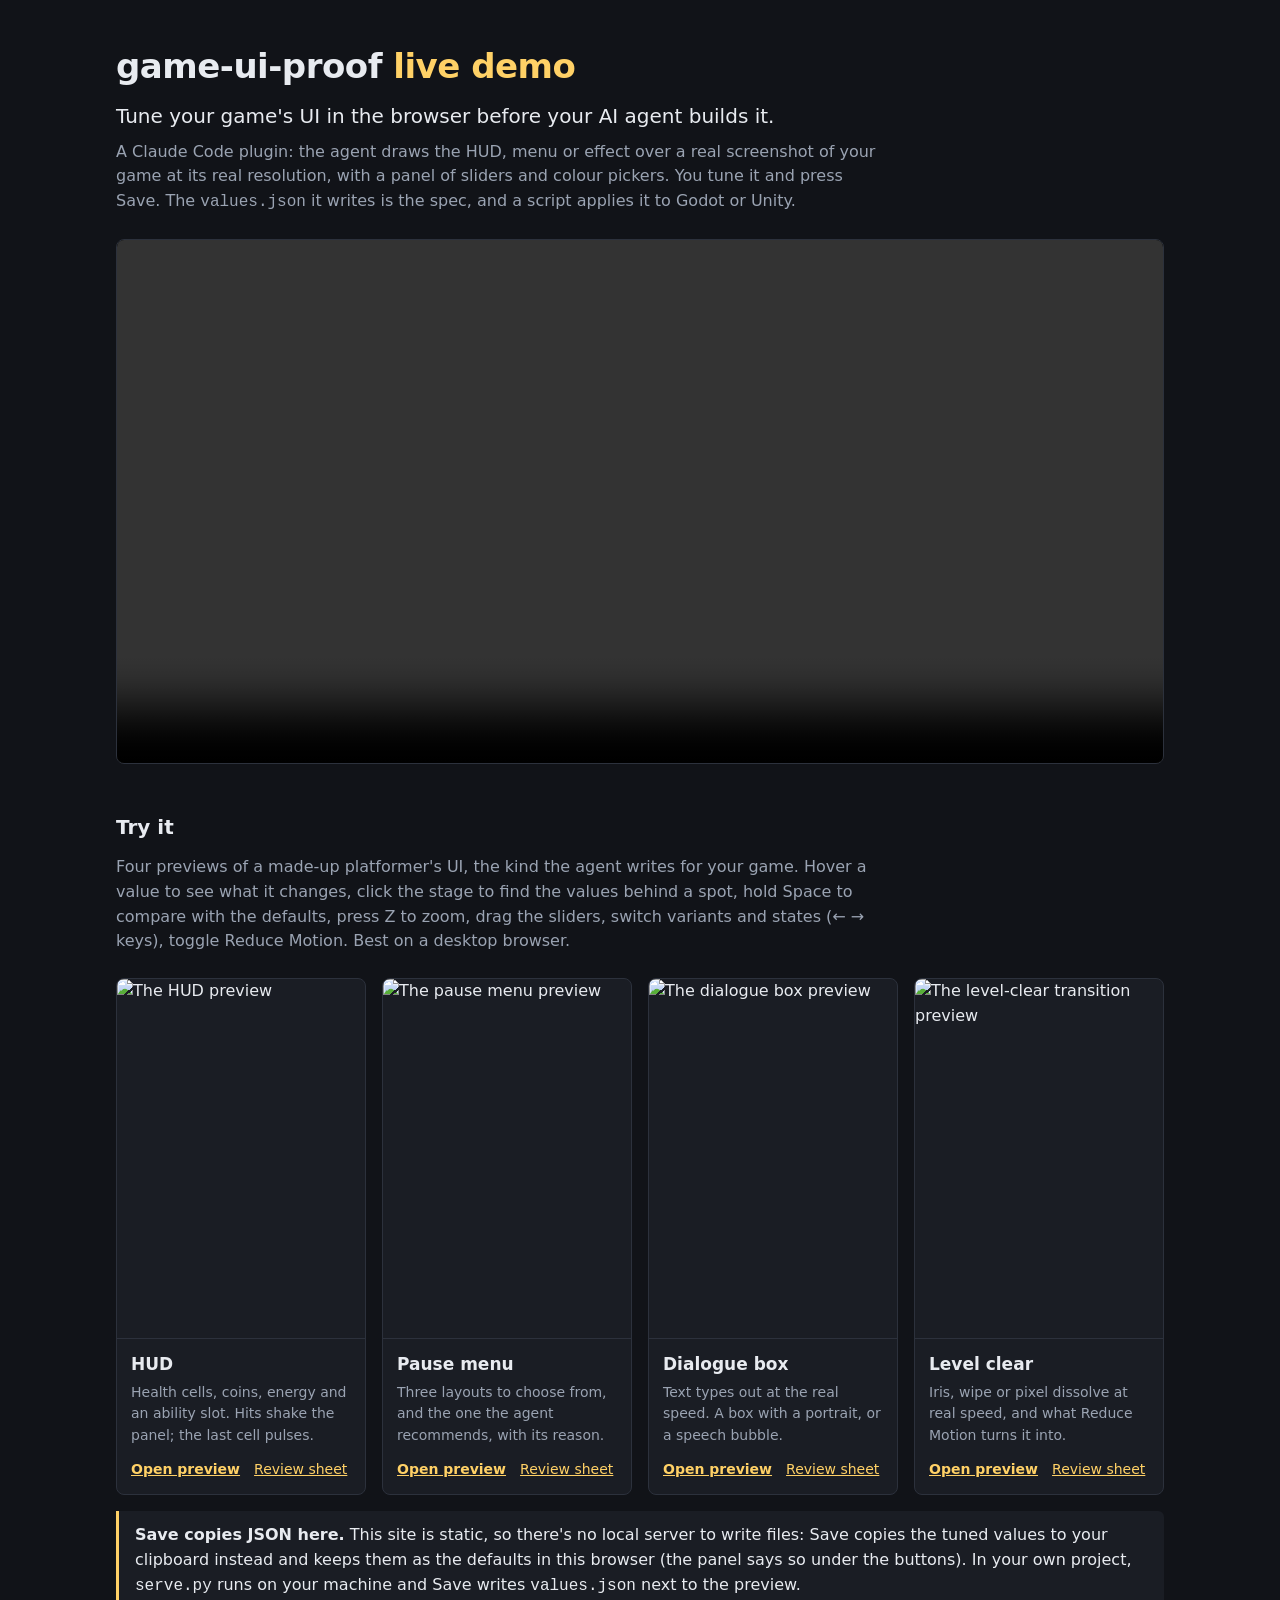
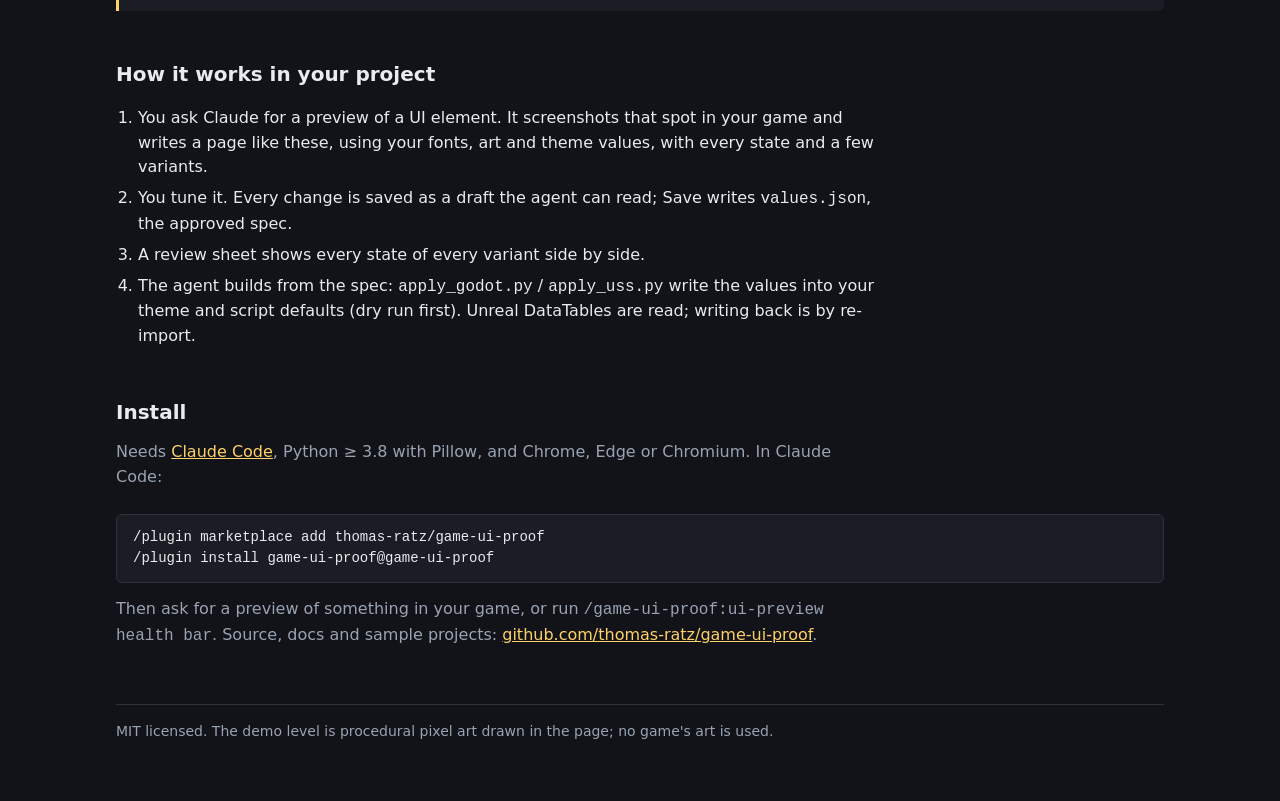
==== docs/demo/index.html @ 19c67c63 "game-ui-proof 1.0.0: ui-preview skill, kit, examples and live demo Tunable HTML previews of game UI " ====
<!doctype html>
<html lang="en">
<head>
<meta charset="utf-8">
<meta name="viewport" content="width=device-width, initial-scale=1">
<title>game-ui-proof: live demo</title>
<meta name="description" content="Tune your game's UI in the browser before your AI agent builds it. Four live previews to try, no install.">
<style>
  :root { --bg: #111318; --panel: #1a1d24; --border: #2c313c; --text: #e8ebf0; --dim: #9aa3b2; --accent: #ffd166; }
  * { box-sizing: border-box; }
  body { margin: 0; background: var(--bg); color: var(--text); font: 16px/1.55 system-ui, -apple-system, "Segoe UI", sans-serif; }
  main { max-width: 1080px; margin: 0 auto; padding: 40px 16px 64px; }
  h1 { font-size: 34px; margin: 0 0 8px; letter-spacing: -0.5px; }
  h1 span { color: var(--accent); }
  h2 { font-size: 20px; margin: 48px 0 12px; }
  .pitch { font-size: 20px; color: var(--text); margin: 0 0 8px; max-width: 760px; }
  .sub { color: var(--dim); margin: 0 0 24px; max-width: 760px; }
  a { color: var(--accent); }
  video { width: 100%; border: 1px solid var(--border); border-radius: 8px; display: block; background: #000; }
  .note { border-left: 3px solid var(--accent); background: var(--panel); padding: 12px 16px; border-radius: 0 6px 6px 0; margin: 16px 0 0; }
  .grid { display: grid; grid-template-columns: repeat(2, 1fr); gap: 16px; }
  @media (min-width: 960px) { .grid { grid-template-columns: repeat(4, 1fr); } }
  @media (max-width: 520px) { .grid { grid-template-columns: 1fr; } }
  .card { background: var(--panel); border: 1px solid var(--border); border-radius: 8px; overflow: hidden; display: flex; flex-direction: column; }
  .card img { width: 100%; aspect-ratio: 16 / 9; display: block; image-rendering: pixelated; border-bottom: 1px solid var(--border); }
  .card div { padding: 12px 14px 14px; flex: 1; display: flex; flex-direction: column; }
  .card h3 { margin: 0 0 4px; font-size: 17px; }
  .card p { margin: 0 0 12px; color: var(--dim); font-size: 14px; flex: 1; }
  .card nav { display: flex; gap: 14px; font-size: 14px; }
  .card nav a:first-child { font-weight: 600; }
  pre { background: var(--panel); border: 1px solid var(--border); border-radius: 6px; padding: 12px 16px; overflow-x: auto; font-size: 14px; }
  ol { padding-left: 22px; max-width: 760px; }
  li { margin: 6px 0; }
  footer { color: var(--dim); font-size: 14px; margin-top: 56px; border-top: 1px solid var(--border); padding-top: 16px; }
</style>
</head>
<body>
<main>
  <h1>game-ui-proof <span>live demo</span></h1>
  <p class="pitch">Tune your game's UI in the browser before your AI agent builds it.</p>
  <p class="sub">A Claude Code plugin: the agent draws the HUD, menu or effect over a real screenshot of your game at its real resolution, with a panel of sliders and colour pickers. You tune it and press Save. The <code>values.json</code> it writes is the spec, and a script applies it to Godot or Unity.</p>

  <video src="demo.mp4" autoplay muted loop playsinline controls aria-label="A tour: tuning a HUD, picking between menu layouts, a dialogue box, a level-clear transition, the review sheet, and Save writing values.json"></video>

  <h2>Try it</h2>
  <p class="sub">Four previews of a made-up platformer's UI, the kind the agent writes for your game. Hover a value to see what it changes, click the stage to find the values behind a spot, hold Space to compare with the defaults, press Z to zoom, drag the sliders, switch variants and states (← → keys), toggle Reduce Motion. Best on a desktop browser.</p>
  <div class="grid">
    <section class="card"><img src="hud/thumb.png" alt="The HUD preview" loading="lazy" width="640" height="360"><div>
      <h3>HUD</h3><p>Health cells, coins, energy and an ability slot. Hits shake the panel; the last cell pulses.</p>
      <nav><a href="hud/">Open preview</a><a href="hud/sheet.png">Review sheet</a></nav></div></section>
    <section class="card"><img src="pause/thumb.png" alt="The pause menu preview" loading="lazy" width="640" height="360"><div>
      <h3>Pause menu</h3><p>Three layouts to choose from, and the one the agent recommends, with its reason.</p>
      <nav><a href="pause/">Open preview</a><a href="pause/sheet.png">Review sheet</a></nav></div></section>
    <section class="card"><img src="dialogue/thumb.png" alt="The dialogue box preview" loading="lazy" width="640" height="360"><div>
      <h3>Dialogue box</h3><p>Text types out at the real speed. A box with a portrait, or a speech bubble.</p>
      <nav><a href="dialogue/">Open preview</a><a href="dialogue/sheet.png">Review sheet</a></nav></div></section>
    <section class="card"><img src="transition/thumb.png" alt="The level-clear transition preview" loading="lazy" width="640" height="360"><div>
      <h3>Level clear</h3><p>Iris, wipe or pixel dissolve at real speed, and what Reduce Motion turns it into.</p>
      <nav><a href="transition/">Open preview</a><a href="transition/sheet.png">Review sheet</a></nav></div></section>
  </div>
  <p class="note"><b>Save copies JSON here.</b> This site is static, so there's no local server to write files: Save copies the tuned values to your clipboard instead and keeps them as the defaults in this browser (the panel says so under the buttons). In your own project, <code>serve.py</code> runs on your machine and Save writes <code>values.json</code> next to the preview.</p>

  <h2>How it works in your project</h2>
  <ol>
    <li>You ask Claude for a preview of a UI element. It screenshots that spot in your game and writes a page like these, using your fonts, art and theme values, with every state and a few variants.</li>
    <li>You tune it. Every change is saved as a draft the agent can read; Save writes <code>values.json</code>, the approved spec.</li>
    <li>A review sheet shows every state of every variant side by side.</li>
    <li>The agent builds from the spec: <code>apply_godot.py</code> / <code>apply_uss.py</code> write the values into your theme and script defaults (dry run first). Unreal DataTables are read; writing back is by re-import.</li>
  </ol>

  <h2>Install</h2>
  <p class="sub">Needs <a href="https://code.claude.com">Claude Code</a>, Python ≥ 3.8 with Pillow, and Chrome, Edge or Chromium. In Claude Code:</p>
  <pre><code>/plugin marketplace add thomas-ratz/game-ui-proof
/plugin install game-ui-proof@game-ui-proof</code></pre>
  <p class="sub">Then ask for a preview of something in your game, or run <code>/game-ui-proof:ui-preview health bar</code>. Source, docs and sample projects: <a href="https://github.com/thomas-ratz/game-ui-proof">github.com/thomas-ratz/game-ui-proof</a>.</p>

  <footer>MIT licensed. The demo level is procedural pixel art drawn in the page; no game's art is used.</footer>
</main>
</body>
</html>
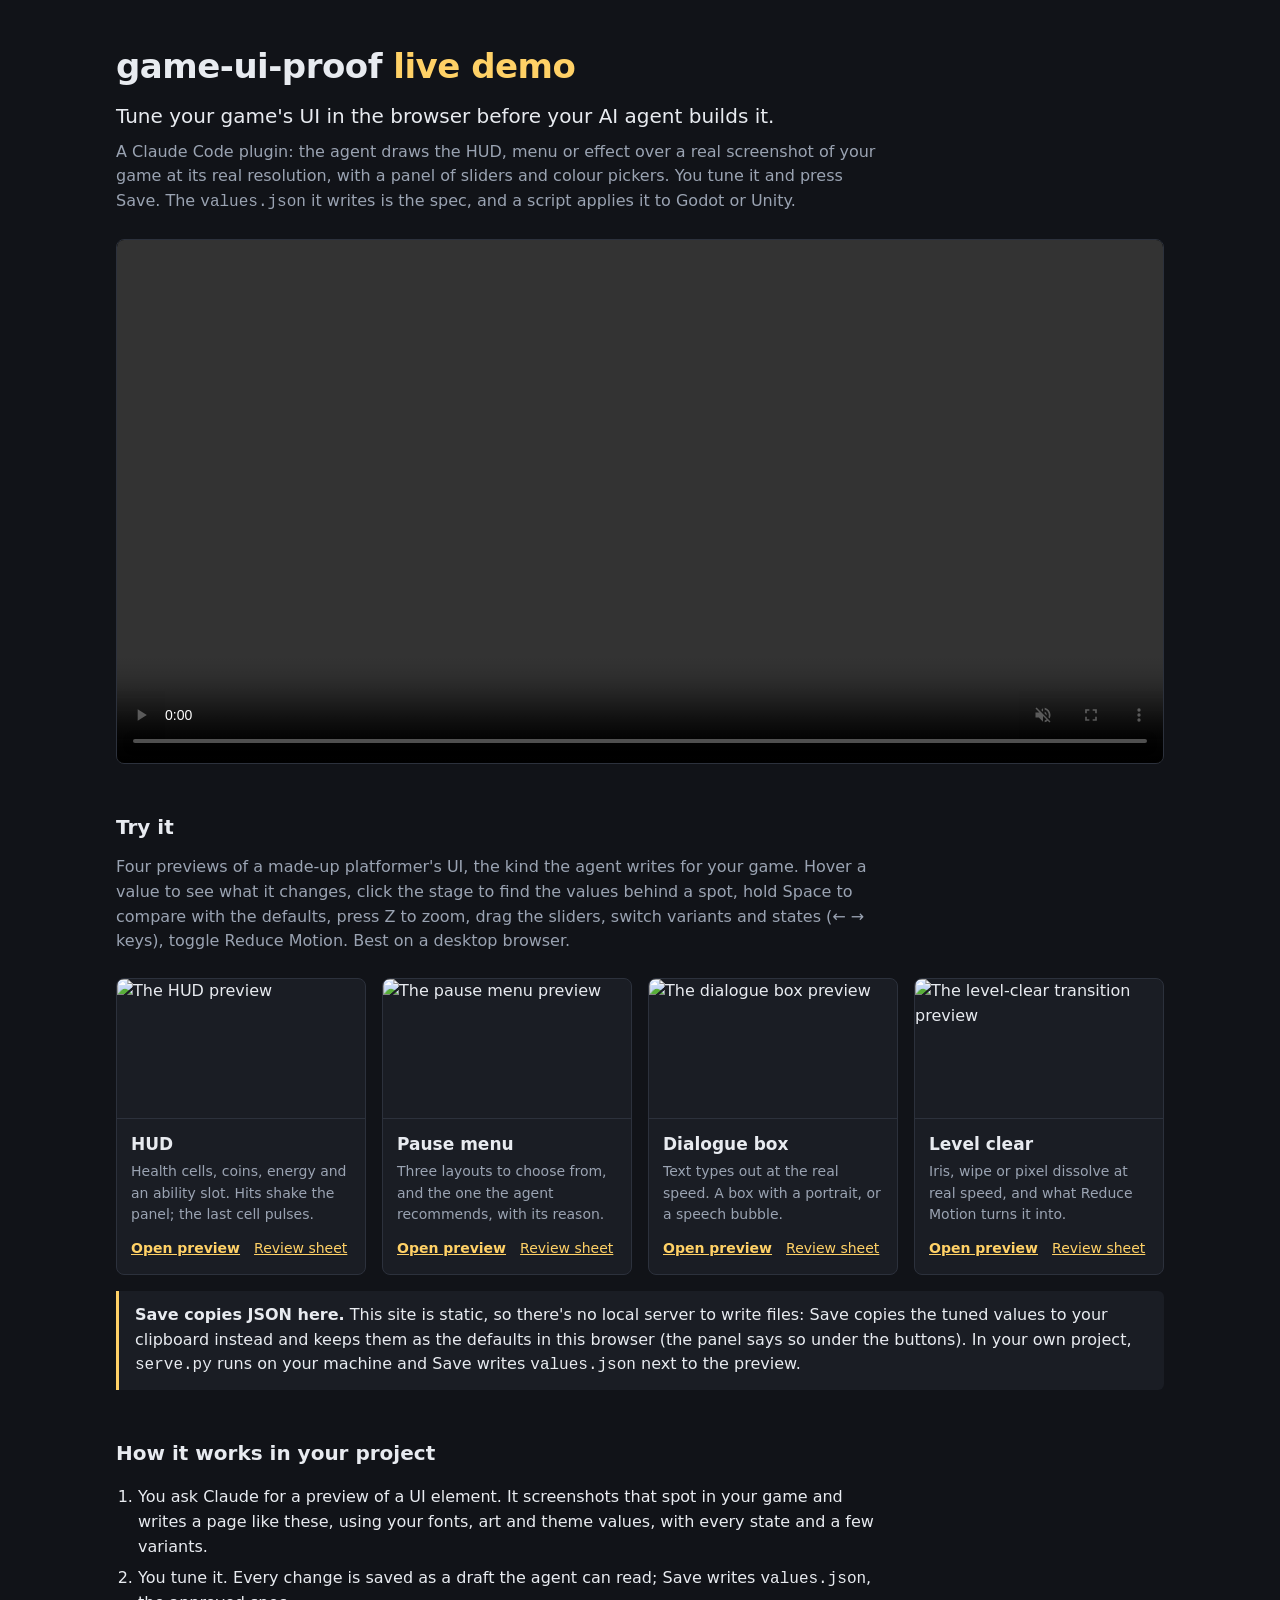
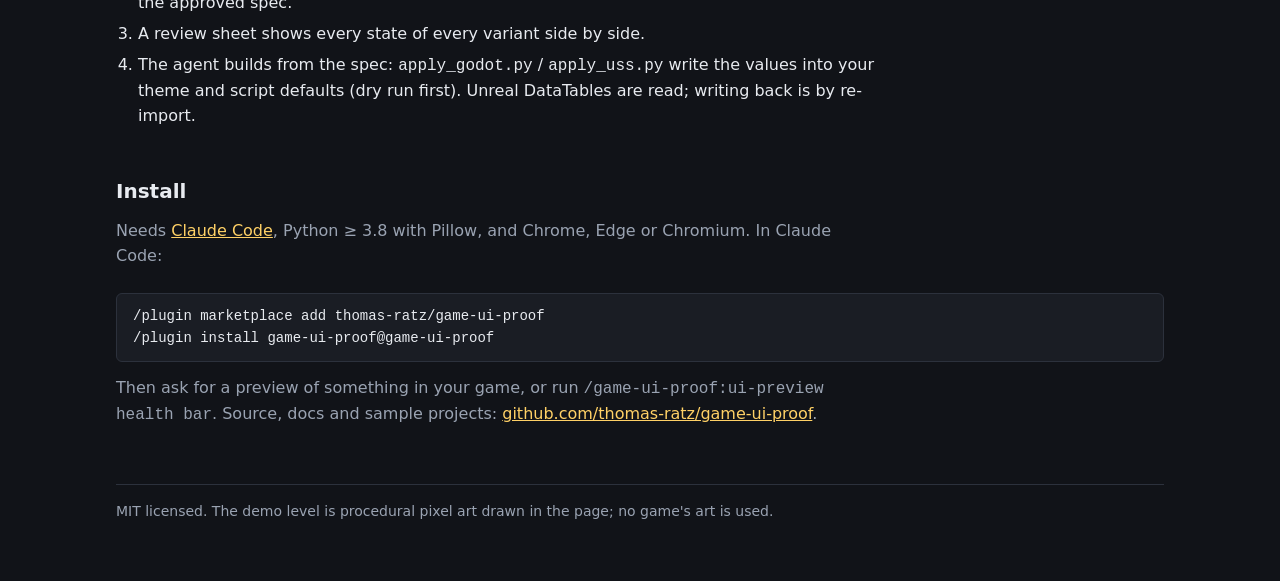
==== commit c05ca52d: "Demo thumbnails at 16:9, previews stack on phones, date 1.0.0" ====
--- a/docs/demo/index.html
+++ b/docs/demo/index.html
@@ -22,7 +22,7 @@
   @media (min-width: 960px) { .grid { grid-template-columns: repeat(4, 1fr); } }
   @media (max-width: 520px) { .grid { grid-template-columns: 1fr; } }
   .card { background: var(--panel); border: 1px solid var(--border); border-radius: 8px; overflow: hidden; display: flex; flex-direction: column; }
-  .card img { width: 100%; aspect-ratio: 16 / 9; display: block; image-rendering: pixelated; border-bottom: 1px solid var(--border); }
+  .card img { width: 100%; height: auto; aspect-ratio: 16 / 9; display: block; border-bottom: 1px solid var(--border); }
   .card div { padding: 12px 14px 14px; flex: 1; display: flex; flex-direction: column; }
   .card h3 { margin: 0 0 4px; font-size: 17px; }
   .card p { margin: 0 0 12px; color: var(--dim); font-size: 14px; flex: 1; }
